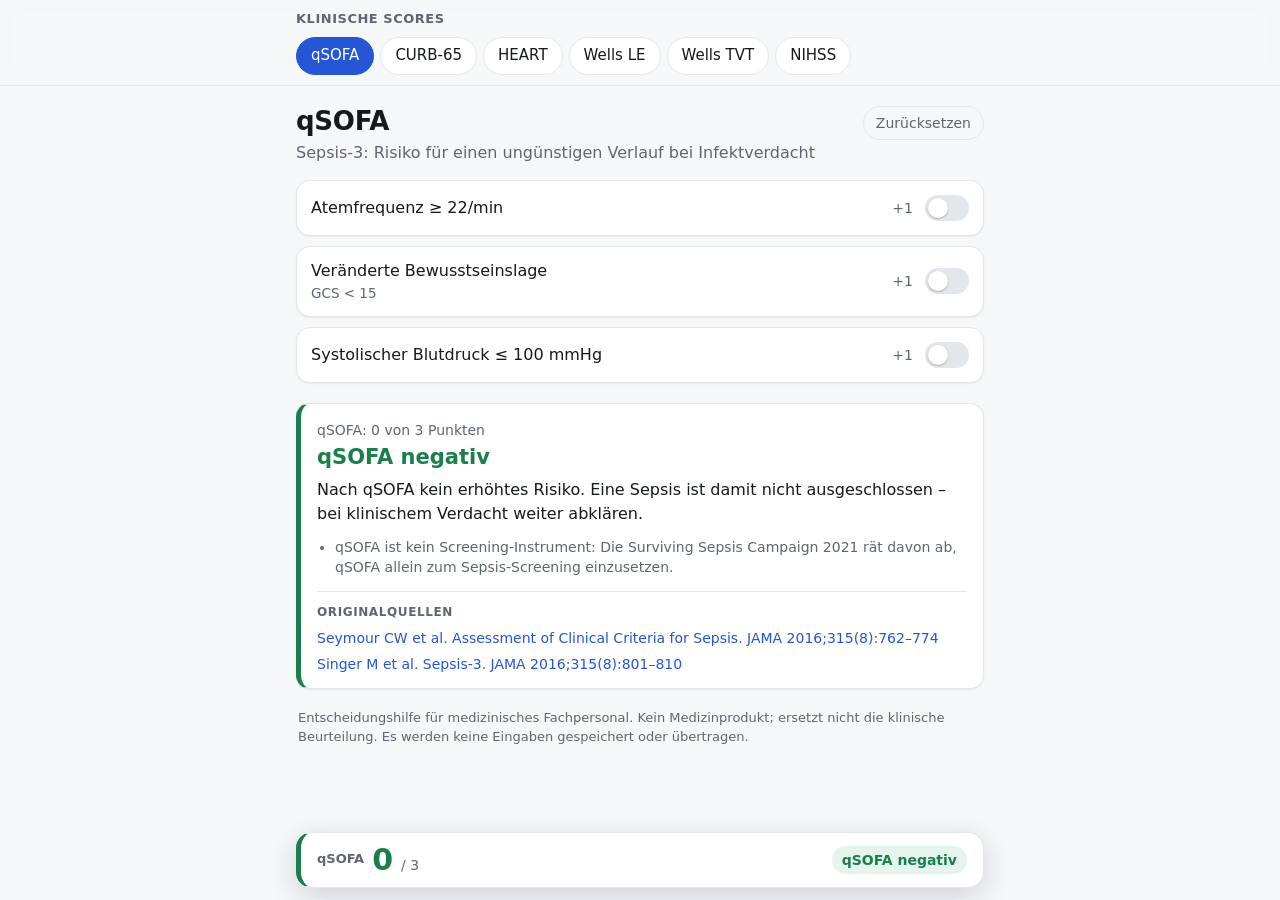
==== index.html @ e400e3cd "Score calculator for qSOFA, CURB-65, HEART, Wells and NIHSS Co-Authored-By: Claude Opus 5.5 <noreply" ====
<!doctype html>
<html lang="de">
<head>
  <meta charset="utf-8">
  <meta name="viewport" content="width=device-width, initial-scale=1, viewport-fit=cover">
  <title>Klinische Scores</title>
  <meta name="description" content="qSOFA, CURB-65, HEART, Wells und NIHSS schnell berechnen – mit Interpretation und Originalquelle.">
  <meta name="theme-color" content="#f6f7f9" media="(prefers-color-scheme: light)">
  <meta name="theme-color" content="#111418" media="(prefers-color-scheme: dark)">
  <link rel="stylesheet" href="css/style.css">
</head>
<body>
  <header class="top">
    <div class="brand">Klinische Scores</div>
    <nav id="nav" class="tabs" aria-label="Score auswählen"></nav>
  </header>

  <main>
    <div class="head">
      <div>
        <h1 id="title"></h1>
        <p id="subtitle" class="subtitle"></p>
      </div>
      <button id="reset" type="button" class="reset">Zurücksetzen</button>
    </div>

    <div id="form" class="form"></div>

    <section id="detail" class="detail" aria-live="polite"></section>

    <p class="disclaimer">
      Entscheidungshilfe für medizinisches Fachpersonal. Kein Medizinprodukt; ersetzt nicht die klinische Beurteilung.
      Es werden keine Eingaben gespeichert oder übertragen.
    </p>
  </main>

  <div id="bar" class="bar" role="status"></div>

  <script src="js/scores.js"></script>
  <script src="js/app.js"></script>
</body>
</html>
---- css/style.css ----
:root {
  --bg: #f6f7f9;
  --surface: #ffffff;
  --text: #15191e;
  --muted: #5d6673;
  --line: #e3e6ea;
  --accent: #2456d6;
  --accent-soft: #e8eefc;
  --low: #1a7f4b;
  --low-soft: #e5f4ec;
  --mid: #a35a00;
  --mid-soft: #fbf0df;
  --high: #c0262d;
  --high-soft: #fbe7e7;
  --pending: #5d6673;
  --pending-soft: #eef0f3;
  --radius: 14px;
  --shadow: 0 1px 2px rgba(16, 24, 40, 0.06);
  color-scheme: light;
}

@media (prefers-color-scheme: dark) {
  :root {
    --bg: #111418;
    --surface: #1a1e24;
    --text: #e8eaed;
    --muted: #9aa3ae;
    --line: #2b313a;
    --accent: #7ea2ff;
    --accent-soft: #1f2a44;
    --low: #4cc488;
    --low-soft: #15291f;
    --mid: #f0a540;
    --mid-soft: #2e2414;
    --high: #ff6b6b;
    --high-soft: #331a1c;
    --pending: #9aa3ae;
    --pending-soft: #22272e;
    --shadow: none;
    color-scheme: dark;
  }
}

* { box-sizing: border-box; }

html { -webkit-text-size-adjust: 100%; }

body {
  margin: 0;
  background: var(--bg);
  color: var(--text);
  font: 16px/1.45 system-ui, -apple-system, "Segoe UI", Roboto, "Helvetica Neue", Arial, sans-serif;
  -webkit-font-smoothing: antialiased;
}

button { font: inherit; color: inherit; }

/* Header + tabs */
.top {
  position: sticky;
  top: 0;
  z-index: 10;
  background: color-mix(in srgb, var(--bg) 88%, transparent);
  backdrop-filter: saturate(1.4) blur(10px);
  -webkit-backdrop-filter: saturate(1.4) blur(10px);
  border-bottom: 1px solid var(--line);
  padding-top: env(safe-area-inset-top);
}
.brand {
  max-width: 720px;
  margin: 0 auto;
  padding: 10px 16px 0;
  font-size: 13px;
  font-weight: 600;
  letter-spacing: 0.04em;
  text-transform: uppercase;
  color: var(--muted);
}
.tabs {
  display: flex;
  gap: 6px;
  max-width: 720px;
  margin: 0 auto;
  padding: 8px 16px 10px;
  overflow-x: auto;
  scrollbar-width: none;
}
.tabs::-webkit-scrollbar { display: none; }
.tab {
  flex: none;
  padding: 7px 14px;
  border-radius: 999px;
  border: 1px solid var(--line);
  background: var(--surface);
  color: var(--text);
  text-decoration: none;
  font-size: 15px;
  font-weight: 500;
  white-space: nowrap;
}
.tab[aria-current="page"] {
  background: var(--accent);
  border-color: var(--accent);
  color: #fff;
}
@media (prefers-color-scheme: dark) {
  .tab[aria-current="page"] { color: #0b1020; }
}

/* Layout */
main {
  max-width: 720px;
  margin: 0 auto;
  padding: 20px 16px calc(110px + env(safe-area-inset-bottom));
}
.head {
  display: flex;
  align-items: flex-start;
  justify-content: space-between;
  gap: 12px;
  margin-bottom: 16px;
}
.head > div { min-width: 0; }
h1 { hyphens: auto; overflow-wrap: break-word; margin: 0; font-size: 26px; line-height: 1.2; letter-spacing: -0.01em; }
.subtitle { margin: 4px 0 0; color: var(--muted); }
.reset {
  flex: none;
  background: none;
  border: 1px solid var(--line);
  border-radius: 999px;
  padding: 6px 12px;
  font-size: 14px;
  color: var(--muted);
  cursor: pointer;
}
.reset:hover { color: var(--text); }

.form { display: flex; flex-direction: column; gap: 10px; }

.hint { display: block; font-size: 13.5px; color: var(--muted); margin-top: 2px; }

/* Yes/no rows */
.row {
  display: flex;
  align-items: center;
  gap: 12px;
  width: 100%;
  min-height: 56px;
  padding: 12px 14px;
  text-align: left;
  background: var(--surface);
  border: 1px solid var(--line);
  border-radius: var(--radius);
  box-shadow: var(--shadow);
  cursor: pointer;
  -webkit-tap-highlight-color: transparent;
  transition: border-color 0.12s, background-color 0.12s;
}
.row-text { flex: 1; min-width: 0; }
.row-label { font-weight: 500; }
.row .pts {
  flex: none;
  font-variant-numeric: tabular-nums;
  font-size: 14px;
  color: var(--muted);
}
.switch {
  flex: none;
  position: relative;
  width: 44px;
  height: 26px;
  border-radius: 999px;
  background: var(--line);
  transition: background-color 0.15s;
}
.switch::after {
  content: "";
  position: absolute;
  top: 3px;
  left: 3px;
  width: 20px;
  height: 20px;
  border-radius: 50%;
  background: #fff;
  box-shadow: 0 1px 2px rgba(0, 0, 0, 0.25);
  transition: transform 0.15s;
}
.row[aria-pressed="true"] { border-color: var(--accent); background: var(--accent-soft); }
.row[aria-pressed="true"] .switch { background: var(--accent); }
.row[aria-pressed="true"] .switch::after { transform: translateX(18px); }
.row[aria-pressed="true"] .pts { color: var(--accent); font-weight: 600; }

/* Multiple-choice items */
.choice {
  margin: 0;
  padding: 12px 14px 14px;
  background: var(--surface);
  border: 1px solid var(--line);
  border-radius: var(--radius);
  box-shadow: var(--shadow);
  min-width: 0;
}
.choice.missing { border-color: var(--mid); }
.choice { scroll-margin-top: 110px; }
.choice-label { float: left; width: 100%; padding: 0; font-weight: 600; }
.choice-label + * { clear: both; }
.choice > .hint { margin: 0 0 2px; }
.options {
  display: grid;
  grid-template-columns: repeat(auto-fit, minmax(170px, 1fr));
  gap: 8px;
  margin-top: 10px;
}
.option {
  display: flex;
  align-items: flex-start;
  gap: 10px;
  min-height: 48px;
  padding: 10px 12px;
  text-align: left;
  background: var(--bg);
  border: 1px solid var(--line);
  border-radius: 10px;
  cursor: pointer;
  -webkit-tap-highlight-color: transparent;
  transition: border-color 0.12s, background-color 0.12s;
}
.opt-pts {
  flex: none;
  min-width: 26px;
  height: 26px;
  padding: 0 6px;
  border-radius: 8px;
  display: grid;
  place-items: center;
  font-size: 14px;
  font-weight: 600;
  font-variant-numeric: tabular-nums;
  background: var(--surface);
  border: 1px solid var(--line);
}
.opt-text { min-width: 0; padding-top: 2px; }
.row-label, .opt-label, .hint { hyphens: auto; overflow-wrap: break-word; }
.opt-label { font-size: 15px; }
.option[aria-checked="true"] { border-color: var(--accent); background: var(--accent-soft); }
.option[aria-checked="true"] .opt-pts { background: var(--accent); border-color: var(--accent); color: #fff; }
@media (prefers-color-scheme: dark) {
  .option[aria-checked="true"] .opt-pts { color: #0b1020; }
}

@media (hover: hover) {
  .row:hover, .option:hover { border-color: color-mix(in srgb, var(--accent) 50%, var(--line)); }
}
.row:focus-visible, .option:focus-visible, .tab:focus-visible, .reset:focus-visible, .bar-jump:focus-visible {
  outline: 2px solid var(--accent);
  outline-offset: 2px;
}

/* Interpretation card */
.detail {
  --c: var(--pending);
  --c-soft: var(--pending-soft);
  margin-top: 20px;
  padding: 16px 16px 14px;
  background: var(--surface);
  border: 1px solid var(--line);
  border-left: 5px solid var(--c);
  border-radius: var(--radius);
  box-shadow: var(--shadow);
}
.detail-kicker { margin: 0; font-size: 14px; color: var(--muted); font-variant-numeric: tabular-nums; }
.detail-label { margin: 2px 0 6px; font-size: 21px; color: var(--c); }
.detail-text { margin: 0; }
.detail-warn {
  margin: 10px 0 0;
  padding: 8px 10px;
  border-radius: 8px;
  background: var(--mid-soft);
  font-size: 14px;
}
.notes { margin: 12px 0 0; padding-left: 18px; color: var(--muted); font-size: 14px; }
.notes li + li { margin-top: 4px; }
.sources { margin-top: 14px; padding-top: 12px; border-top: 1px solid var(--line); }
.sources h3 {
  margin: 0 0 6px;
  font-size: 12px;
  font-weight: 600;
  letter-spacing: 0.05em;
  text-transform: uppercase;
  color: var(--muted);
}
.sources a {
  display: block;
  color: var(--accent);
  font-size: 14px;
  text-decoration: none;
  overflow-wrap: anywhere;
}
.sources a + a { margin-top: 6px; }
.sources a:hover { text-decoration: underline; }

.disclaimer { margin: 20px 2px 0; font-size: 13px; color: var(--muted); }

/* Sticky result bar */
.bar {
  --c: var(--pending);
  --c-soft: var(--pending-soft);
  position: fixed;
  left: 50%;
  bottom: calc(12px + env(safe-area-inset-bottom));
  transform: translateX(-50%);
  width: min(688px, calc(100% - 24px));
  display: flex;
  align-items: baseline;
  gap: 8px;
  padding: 12px 16px;
  border-radius: 16px;
  background: var(--surface);
  border: 1px solid var(--line);
  border-left: 5px solid var(--c);
  box-shadow: 0 8px 28px rgba(16, 24, 40, 0.16);
  z-index: 20;
}
.bar-name { font-size: 13px; font-weight: 600; color: var(--muted); align-self: center; }
.bar-total {
  font-size: 30px;
  font-weight: 700;
  line-height: 1;
  font-variant-numeric: tabular-nums;
  color: var(--c);
}
.bar-max { white-space: nowrap; font-size: 14px; color: var(--muted); font-variant-numeric: tabular-nums; }
.bar-label {
  margin-left: auto;
  align-self: center;
  padding: 4px 10px;
  border-radius: 999px;
  background: var(--c-soft);
  color: var(--c);
  font-size: 14px;
  font-weight: 600;
  white-space: nowrap;
}
.bar-jump {
  align-self: center;
  border: none;
  border-radius: 999px;
  padding: 6px 12px;
  background: var(--accent);
  color: #fff;
  font-size: 14px;
  font-weight: 600;
  cursor: pointer;
}
@media (prefers-color-scheme: dark) {
  .bar-jump { color: #0b1020; }
}

:is(.bar, .detail)[data-level="low"] { --c: var(--low); --c-soft: var(--low-soft); }
:is(.bar, .detail)[data-level="mid"] { --c: var(--mid); --c-soft: var(--mid-soft); }
:is(.bar, .detail)[data-level="high"] { --c: var(--high); --c-soft: var(--high-soft); }

@media (max-width: 520px) {
  .options { grid-template-columns: 1fr; gap: 6px; }
  .option { min-height: 44px; align-items: center; }
  .opt-text { padding-top: 0; }
}

@media (max-width: 380px) {
  .bar-name { display: none; }
  h1 { font-size: 23px; }
}

@media (prefers-reduced-motion: reduce) {
  * { transition: none !important; scroll-behavior: auto !important; }
}

@media print {
  .top, .bar, .reset { display: none; }
  main { padding-bottom: 0; }
}
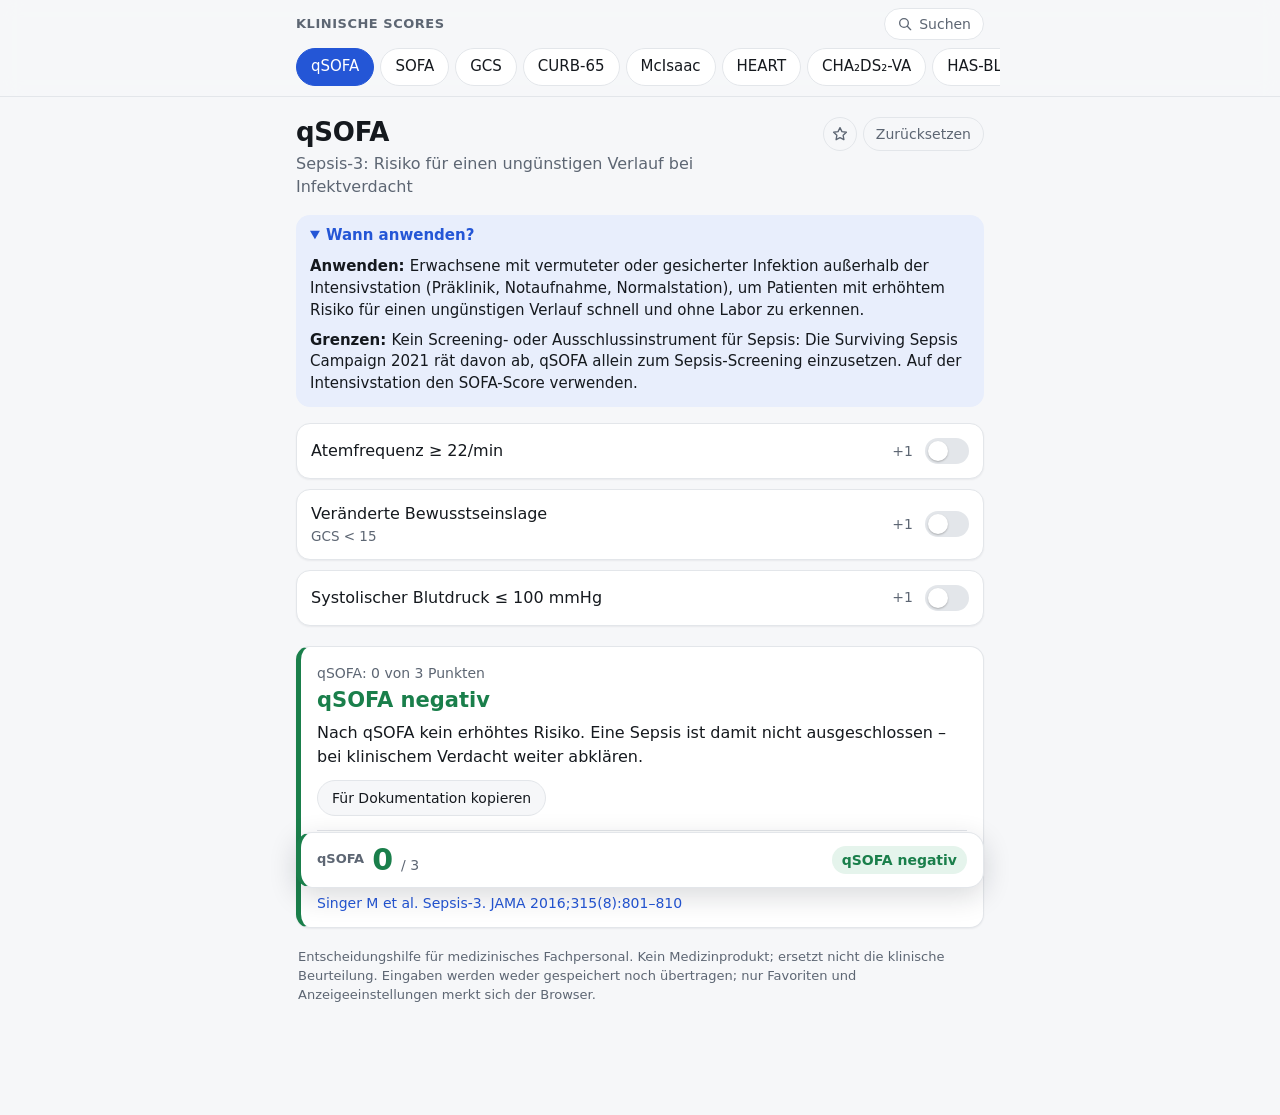
==== commit 6312fcb5: "Add 11 scores, usage hints, copy, search, offline mode and CI - New scores: SOFA, GCS, Centor/McIsaa" ====
--- a/index.html
+++ b/index.html
@@ -4,14 +4,24 @@
   <meta charset="utf-8">
   <meta name="viewport" content="width=device-width, initial-scale=1, viewport-fit=cover">
   <title>Klinische Scores</title>
-  <meta name="description" content="qSOFA, CURB-65, HEART, Wells und NIHSS schnell berechnen – mit Interpretation und Originalquelle.">
+  <meta name="description" content="Klinische Scores schnell berechnen – qSOFA, SOFA, GCS, CURB-65, HEART, CHA₂DS₂-VA, HAS-BLED, Wells, PERC, NIHSS, MELD, eGFR und mehr, mit Anwendungshinweisen und Originalquelle.">
   <meta name="theme-color" content="#f6f7f9" media="(prefers-color-scheme: light)">
   <meta name="theme-color" content="#111418" media="(prefers-color-scheme: dark)">
+  <link rel="manifest" href="manifest.json">
+  <link rel="icon" href="icons/icon.svg" type="image/svg+xml">
+  <link rel="apple-touch-icon" href="icons/apple-touch-icon.png">
+  <meta name="apple-mobile-web-app-title" content="Scores">
   <link rel="stylesheet" href="css/style.css">
 </head>
 <body>
   <header class="top">
-    <div class="brand">Klinische Scores</div>
+    <div class="brand-row">
+      <div class="brand">Klinische Scores</div>
+      <button id="search-open" type="button" class="search-open" aria-keyshortcuts="/" title="Suchen ( / )">
+        <svg viewBox="0 0 24 24" width="16" height="16" aria-hidden="true"><circle cx="10.5" cy="10.5" r="6.5" fill="none" stroke="currentColor" stroke-width="2"/><path d="m15.5 15.5 5 5" stroke="currentColor" stroke-width="2" stroke-linecap="round"/></svg>
+        Suchen
+      </button>
+    </div>
     <nav id="nav" class="tabs" aria-label="Score auswählen"></nav>
   </header>
 
@@ -21,8 +31,15 @@
         <h1 id="title"></h1>
         <p id="subtitle" class="subtitle"></p>
       </div>
-      <button id="reset" type="button" class="reset">Zurücksetzen</button>
+      <div class="head-actions">
+        <button id="fav" type="button" class="fav-btn" aria-pressed="false">
+          <svg viewBox="0 0 24 24" width="18" height="18" aria-hidden="true"><path d="M12 3.5l2.6 5.3 5.9.9-4.3 4.1 1 5.8-5.2-2.7-5.2 2.7 1-5.8-4.3-4.1 5.9-.9z" stroke="currentColor" stroke-width="1.8" stroke-linejoin="round"/></svg>
+        </button>
+        <button id="reset" type="button" class="reset">Zurücksetzen</button>
+      </div>
     </div>
+
+    <details id="usage" class="usage"></details>
 
     <div id="form" class="form"></div>
 
@@ -30,12 +47,22 @@
 
     <p class="disclaimer">
       Entscheidungshilfe für medizinisches Fachpersonal. Kein Medizinprodukt; ersetzt nicht die klinische Beurteilung.
-      Es werden keine Eingaben gespeichert oder übertragen.
+      Eingaben werden weder gespeichert noch übertragen; nur Favoriten und Anzeigeeinstellungen merkt sich der Browser.
     </p>
   </main>
 
   <div id="bar" class="bar" role="status"></div>
 
+  <dialog id="search" class="search" aria-label="Score suchen">
+    <div class="search-inner">
+      <div class="search-head">
+        <input id="search-input" type="search" placeholder="Score, Organ oder Diagnose …" aria-label="Scores durchsuchen" autocomplete="off" enterkeyhint="go">
+        <form method="dialog"><button class="search-close">Schließen</button></form>
+      </div>
+      <div id="search-list" class="search-list"></div>
+    </div>
+  </dialog>
+
   <script src="js/scores.js"></script>
   <script src="js/app.js"></script>
 </body>
--- a/css/style.css
+++ b/css/style.css
@@ -66,10 +66,16 @@
   border-bottom: 1px solid var(--line);
   padding-top: env(safe-area-inset-top);
 }
-.brand {
+.brand-row {
+  display: flex;
+  align-items: center;
+  justify-content: space-between;
+  gap: 12px;
   max-width: 720px;
   margin: 0 auto;
-  padding: 10px 16px 0;
+  padding: 8px 16px 0;
+}
+.brand {
   font-size: 13px;
   font-weight: 600;
   letter-spacing: 0.04em;
@@ -98,14 +104,29 @@
   font-weight: 500;
   white-space: nowrap;
 }
+.tab.fav::before { content: "★ "; color: var(--mid); }
 .tab[aria-current="page"] {
   background: var(--accent);
   border-color: var(--accent);
   color: #fff;
 }
+.tab[aria-current="page"].fav::before { color: inherit; }
 @media (prefers-color-scheme: dark) {
   .tab[aria-current="page"] { color: #0b1020; }
 }
+.search-open {
+  display: inline-flex;
+  align-items: center;
+  gap: 6px;
+  padding: 5px 12px;
+  border: 1px solid var(--line);
+  border-radius: 999px;
+  background: var(--surface);
+  color: var(--muted);
+  font-size: 14px;
+  cursor: pointer;
+}
+.search-open:hover { color: var(--text); }
 
 /* Layout */
 main {
@@ -134,6 +155,41 @@
   cursor: pointer;
 }
 .reset:hover { color: var(--text); }
+.head-actions { flex: none; display: flex; align-items: center; gap: 6px; }
+.fav-btn {
+  display: grid;
+  place-items: center;
+  width: 34px;
+  height: 34px;
+  padding: 0;
+  border: 1px solid var(--line);
+  border-radius: 50%;
+  background: none;
+  color: var(--muted);
+  cursor: pointer;
+}
+.fav-btn svg { fill: none; }
+.fav-btn:hover { color: var(--text); }
+.fav-btn[aria-pressed="true"] { color: var(--mid); border-color: var(--mid); }
+.fav-btn[aria-pressed="true"] svg { fill: currentColor; }
+
+/* When to use */
+.usage {
+  margin: 0 0 16px;
+  background: var(--accent-soft);
+  border-radius: var(--radius);
+  font-size: 15px;
+}
+.usage summary {
+  padding: 10px 14px;
+  font-weight: 600;
+  color: var(--accent);
+  cursor: pointer;
+  list-style-position: inside;
+}
+.usage-body { padding: 0 14px 12px; }
+.usage-body p { margin: 0; hyphens: auto; overflow-wrap: break-word; }
+.usage-body p + p { margin-top: 8px; }
 
 .form { display: flex; flex-direction: column; gap: 10px; }
 
@@ -248,10 +304,43 @@
   .option[aria-checked="true"] .opt-pts { color: #0b1020; }
 }
 
+/* Number inputs */
+.num-row { display: flex; flex-wrap: wrap; align-items: center; gap: 8px; margin-top: 10px; }
+.num-input {
+  width: 9em;
+  min-height: 44px;
+  padding: 8px 12px;
+  font: inherit;
+  font-size: 18px;
+  font-variant-numeric: tabular-nums;
+  color: var(--text);
+  background: var(--bg);
+  border: 1px solid var(--line);
+  border-radius: 10px;
+}
+.num-input:focus { outline: 2px solid var(--accent); outline-offset: 1px; border-color: var(--accent); }
+.choice.invalid .num-input { border-color: var(--high); }
+.unit-label { color: var(--muted); }
+.units { display: inline-flex; border: 1px solid var(--line); border-radius: 10px; overflow: hidden; }
+.unit {
+  min-height: 42px;
+  padding: 0 12px;
+  border: none;
+  background: var(--bg);
+  color: var(--muted);
+  font-size: 14px;
+  cursor: pointer;
+}
+.unit + .unit { border-left: 1px solid var(--line); }
+.unit[aria-checked="true"] { background: var(--accent-soft); color: var(--accent); font-weight: 600; }
+.num-error { margin: 6px 0 0; font-size: 13.5px; color: var(--high); }
+.num-error:empty { display: none; }
+
 @media (hover: hover) {
   .row:hover, .option:hover { border-color: color-mix(in srgb, var(--accent) 50%, var(--line)); }
 }
-.row:focus-visible, .option:focus-visible, .tab:focus-visible, .reset:focus-visible, .bar-jump:focus-visible {
+.row:focus-visible, .option:focus-visible, .tab:focus-visible, .reset:focus-visible, .bar-jump:focus-visible,
+.unit:focus-visible, .fav-btn:focus-visible, .search-open:focus-visible, .copy:focus-visible, .star:focus-visible, .search-link:focus-visible {
   outline: 2px solid var(--accent);
   outline-offset: 2px;
 }
@@ -278,6 +367,17 @@
   background: var(--mid-soft);
   font-size: 14px;
 }
+.copy {
+  margin-top: 12px;
+  padding: 7px 14px;
+  border: 1px solid var(--line);
+  border-radius: 999px;
+  background: var(--bg);
+  font-size: 14px;
+  font-weight: 500;
+  cursor: pointer;
+}
+.copy:hover { border-color: var(--accent); color: var(--accent); }
 .notes { margin: 12px 0 0; padding-left: 18px; color: var(--muted); font-size: 14px; }
 .notes li + li { margin-top: 4px; }
 .sources { margin-top: 14px; padding-top: 12px; border-top: 1px solid var(--line); }
@@ -360,6 +460,78 @@
 :is(.bar, .detail)[data-level="mid"] { --c: var(--mid); --c-soft: var(--mid-soft); }
 :is(.bar, .detail)[data-level="high"] { --c: var(--high); --c-soft: var(--high-soft); }
 
+/* Search dialog */
+.search {
+  width: min(640px, calc(100% - 24px));
+  max-height: min(80vh, 720px);
+  margin: max(env(safe-area-inset-top), 6vh) auto auto;
+  padding: 0;
+  border: 1px solid var(--line);
+  border-radius: 16px;
+  background: var(--surface);
+  color: var(--text);
+  box-shadow: 0 16px 48px rgba(16, 24, 40, 0.25);
+}
+.search::backdrop { background: rgba(10, 14, 20, 0.45); }
+.search-inner { display: flex; flex-direction: column; max-height: inherit; }
+.search-head { display: flex; gap: 8px; padding: 12px; border-bottom: 1px solid var(--line); }
+.search-head form { display: contents; }
+#search-input {
+  flex: 1;
+  min-width: 0;
+  min-height: 42px;
+  padding: 8px 12px;
+  font: inherit;
+  color: var(--text);
+  background: var(--bg);
+  border: 1px solid var(--line);
+  border-radius: 10px;
+}
+#search-input:focus { outline: 2px solid var(--accent); outline-offset: 1px; }
+.search-close {
+  border: none;
+  background: none;
+  color: var(--accent);
+  font-size: 15px;
+  cursor: pointer;
+}
+.search-list { overflow-y: auto; padding: 4px 12px 12px; }
+.search-group h2 {
+  margin: 12px 4px 6px;
+  font-size: 12px;
+  font-weight: 600;
+  letter-spacing: 0.05em;
+  text-transform: uppercase;
+  color: var(--muted);
+}
+.search-item { display: flex; align-items: center; gap: 4px; border-radius: 10px; }
+.search-item:hover { background: var(--bg); }
+.search-link {
+  flex: 1;
+  min-width: 0;
+  padding: 8px 10px;
+  border-radius: 10px;
+  color: var(--text);
+  text-decoration: none;
+}
+.search-link[aria-current="page"] .search-name { color: var(--accent); }
+.search-name { font-weight: 600; }
+.star {
+  flex: none;
+  width: 40px;
+  height: 40px;
+  border: none;
+  border-radius: 50%;
+  background: none;
+  color: var(--muted);
+  font-size: 20px;
+  cursor: pointer;
+}
+.star::before { content: "☆"; }
+.star[aria-pressed="true"] { color: var(--mid); }
+.star[aria-pressed="true"]::before { content: "★"; }
+.search-empty { margin: 16px 4px; color: var(--muted); }
+
 @media (max-width: 520px) {
   .options { grid-template-columns: 1fr; gap: 6px; }
   .option { min-height: 44px; align-items: center; }
@@ -376,6 +548,6 @@
 }
 
 @media print {
-  .top, .bar, .reset { display: none; }
+  .top, .bar, .head-actions, .copy, .search { display: none; }
   main { padding-bottom: 0; }
 }
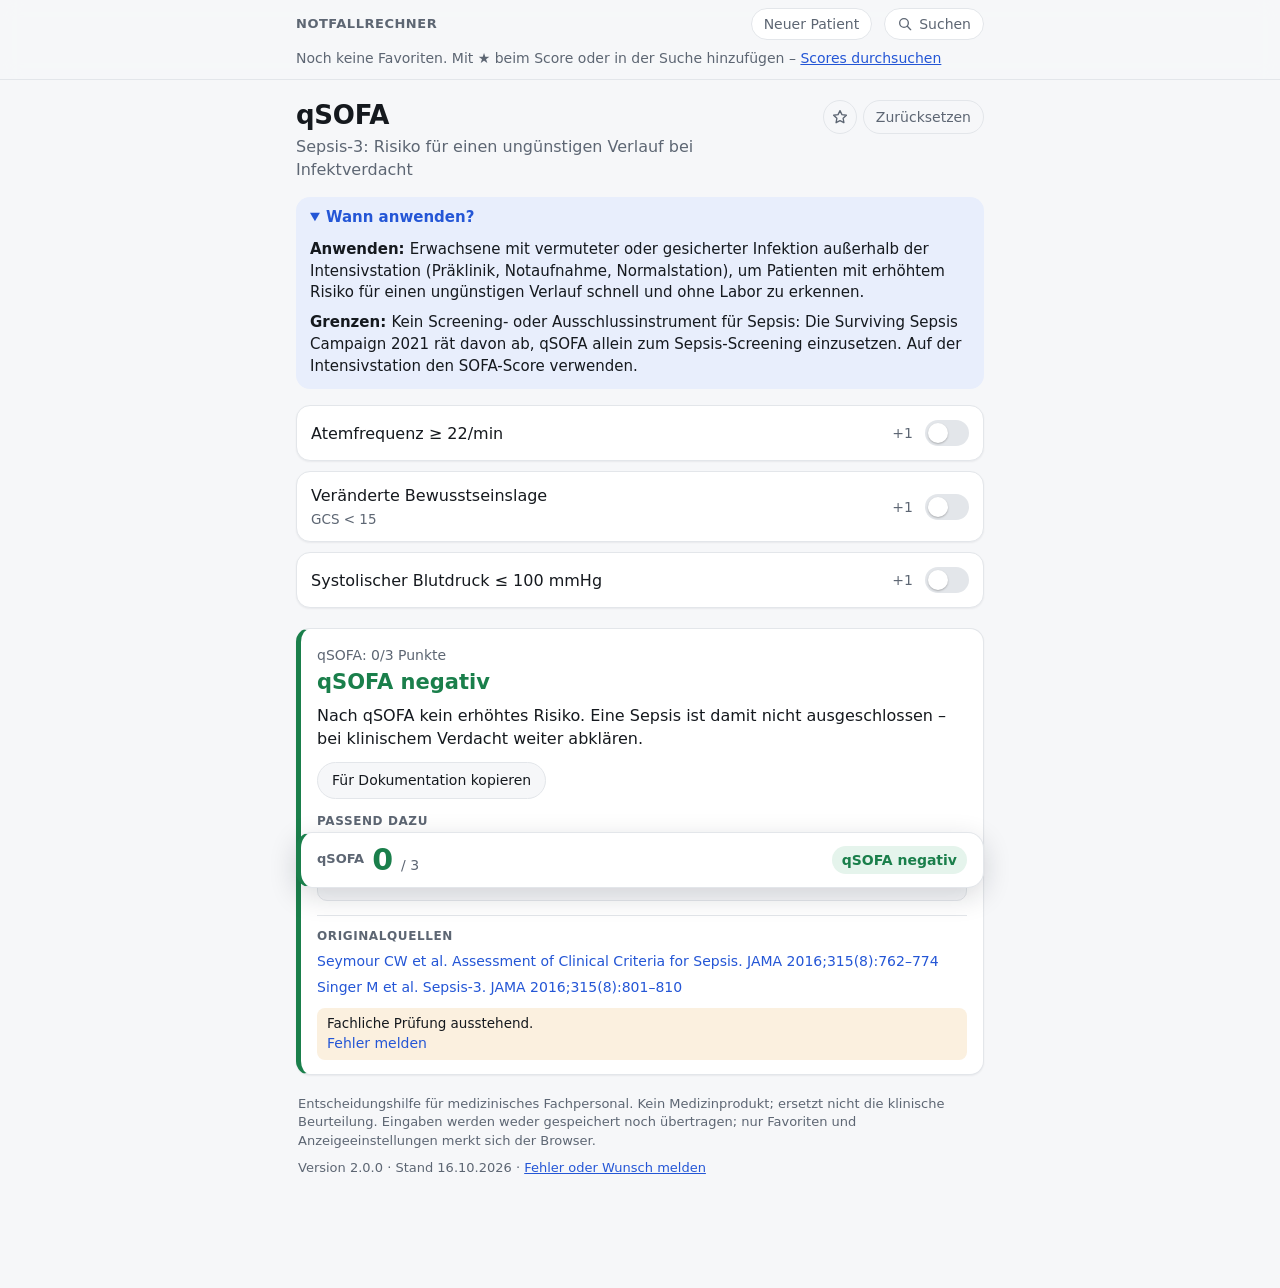
==== commit 88cccd25: "NotfallRechner 2.0: new calculators, shared values, links and updates Rename the app to NotfallRechn" ====
--- a/index.html
+++ b/index.html
@@ -3,20 +3,21 @@
 <head>
   <meta charset="utf-8">
   <meta name="viewport" content="width=device-width, initial-scale=1, viewport-fit=cover">
-  <title>Klinische Scores</title>
-  <meta name="description" content="Klinische Scores schnell berechnen – qSOFA, SOFA, GCS, CURB-65, HEART, CHA₂DS₂-VA, HAS-BLED, Wells, PERC, NIHSS, MELD, eGFR und mehr, mit Anwendungshinweisen und Originalquelle.">
+  <title>NotfallRechner</title>
+  <meta name="description" content="NotfallRechner: klinische Scores und Rechner für Notaufnahme und Station – NEWS2, qSOFA, SOFA, GCS, HEART, Wells, NIHSS, Canadian CT Head, eGFR, Urin-Indizes, Perfusor und mehr, mit Anwendungshinweisen und Originalquelle.">
   <meta name="theme-color" content="#f6f7f9" media="(prefers-color-scheme: light)">
   <meta name="theme-color" content="#111418" media="(prefers-color-scheme: dark)">
   <link rel="manifest" href="manifest.json">
   <link rel="icon" href="icons/icon.svg" type="image/svg+xml">
   <link rel="apple-touch-icon" href="icons/apple-touch-icon.png">
-  <meta name="apple-mobile-web-app-title" content="Scores">
+  <meta name="apple-mobile-web-app-title" content="NotfallRechner">
   <link rel="stylesheet" href="css/style.css">
 </head>
 <body>
   <header class="top">
     <div class="brand-row">
-      <div class="brand">Klinische Scores</div>
+      <div class="brand">NotfallRechner</div>
+      <button id="new-patient" type="button" class="new-patient" title="Alle Eingaben in allen Rechnern löschen">Neuer Patient</button>
       <button id="search-open" type="button" class="search-open" aria-keyshortcuts="/" title="Suchen ( / )">
         <svg viewBox="0 0 24 24" width="16" height="16" aria-hidden="true"><circle cx="10.5" cy="10.5" r="6.5" fill="none" stroke="currentColor" stroke-width="2"/><path d="m15.5 15.5 5 5" stroke="currentColor" stroke-width="2" stroke-linecap="round"/></svg>
         Suchen
@@ -49,9 +50,11 @@
       Entscheidungshilfe für medizinisches Fachpersonal. Kein Medizinprodukt; ersetzt nicht die klinische Beurteilung.
       Eingaben werden weder gespeichert noch übertragen; nur Favoriten und Anzeigeeinstellungen merkt sich der Browser.
     </p>
+    <p class="footer"><span id="version"></span> · <a id="feedback" target="_blank" rel="noopener">Fehler oder Wunsch melden</a></p>
   </main>
 
   <div id="bar" class="bar" role="status"></div>
+  <div id="toast" class="toast" role="status" hidden></div>
 
   <dialog id="search" class="search" aria-label="Score suchen">
     <div class="search-inner">
@@ -63,6 +66,7 @@
     </div>
   </dialog>
 
+  <script src="js/version.js"></script>
   <script src="js/scores.js"></script>
   <script src="js/app.js"></script>
 </body>
--- a/css/style.css
+++ b/css/style.css
@@ -14,6 +14,8 @@
   --high-soft: #fbe7e7;
   --pending: #5d6673;
   --pending-soft: #eef0f3;
+  --info: var(--accent);
+  --info-soft: var(--accent-soft);
   --radius: 14px;
   --shadow: 0 1px 2px rgba(16, 24, 40, 0.06);
   color-scheme: light;
@@ -76,6 +78,11 @@
   padding: 8px 16px 0;
 }
 .brand {
+  flex: 1;
+  min-width: 0;
+  overflow: hidden;
+  text-overflow: ellipsis;
+  white-space: nowrap;
   font-size: 13px;
   font-weight: 600;
   letter-spacing: 0.04em;
@@ -88,10 +95,18 @@
   max-width: 720px;
   margin: 0 auto;
   padding: 8px 16px 10px;
-  overflow-x: auto;
-  scrollbar-width: none;
-}
-.tabs::-webkit-scrollbar { display: none; }
+  flex-wrap: wrap;
+}
+.tabs-empty { margin: 0; font-size: 14px; color: var(--muted); }
+.tabs-empty-link {
+  padding: 0;
+  border: none;
+  background: none;
+  color: var(--accent);
+  font-size: inherit;
+  text-decoration: underline;
+  cursor: pointer;
+}
 .tab {
   flex: none;
   padding: 7px 14px;
@@ -104,13 +119,11 @@
   font-weight: 500;
   white-space: nowrap;
 }
-.tab.fav::before { content: "★ "; color: var(--mid); }
 .tab[aria-current="page"] {
   background: var(--accent);
   border-color: var(--accent);
   color: #fff;
 }
-.tab[aria-current="page"].fav::before { color: inherit; }
 @media (prefers-color-scheme: dark) {
   .tab[aria-current="page"] { color: #0b1020; }
 }
@@ -126,7 +139,17 @@
   font-size: 14px;
   cursor: pointer;
 }
-.search-open:hover { color: var(--text); }
+.search-open:hover, .new-patient:hover { color: var(--text); }
+.new-patient {
+  flex: none;
+  padding: 5px 12px;
+  border: 1px solid var(--line);
+  border-radius: 999px;
+  background: var(--surface);
+  color: var(--muted);
+  font-size: 14px;
+  cursor: pointer;
+}
 
 /* Layout */
 main {
@@ -192,6 +215,15 @@
 .usage-body p + p { margin-top: 8px; }
 
 .form { display: flex; flex-direction: column; gap: 10px; }
+.form-heading {
+  margin: 10px 2px 0;
+  font-size: 12px;
+  font-weight: 600;
+  letter-spacing: 0.05em;
+  text-transform: uppercase;
+  color: var(--muted);
+}
+.form-heading:first-child { margin-top: 0; }
 
 .hint { display: block; font-size: 13.5px; color: var(--muted); margin-top: 2px; }
 
@@ -257,7 +289,7 @@
   min-width: 0;
 }
 .choice.missing { border-color: var(--mid); }
-.choice { scroll-margin-top: 110px; }
+.choice { scroll-margin-top: calc(var(--header-h, 100px) + 12px); }
 .choice-label { float: left; width: 100%; padding: 0; font-weight: 600; }
 .choice-label + * { clear: both; }
 .choice > .hint { margin: 0 0 2px; }
@@ -335,6 +367,9 @@
 .unit[aria-checked="true"] { background: var(--accent-soft); color: var(--accent); font-weight: 600; }
 .num-error { margin: 6px 0 0; font-size: 13.5px; color: var(--high); }
 .num-error:empty { display: none; }
+.num-shared { display: none; margin: 6px 0 0; font-size: 13.5px; color: var(--accent); }
+.choice.prefilled .num-shared { display: block; }
+.choice.prefilled .num-input { border-style: dashed; border-color: var(--accent); }
 
 @media (hover: hover) {
   .row:hover, .option:hover { border-color: color-mix(in srgb, var(--accent) 50%, var(--line)); }
@@ -367,6 +402,19 @@
   background: var(--mid-soft);
   font-size: 14px;
 }
+.indices { list-style: none; margin: 14px 0 0; padding: 0; display: flex; flex-direction: column; gap: 6px; }
+.index-row {
+  --c: var(--pending);
+  --c-soft: var(--pending-soft);
+  padding: 8px 12px;
+  border-radius: 10px;
+  background: var(--c-soft);
+  border-left: 4px solid var(--c);
+}
+.index-head { display: flex; align-items: baseline; justify-content: space-between; gap: 12px; }
+.index-name { font-weight: 600; }
+.index-value { font-weight: 700; font-variant-numeric: tabular-nums; color: var(--c); white-space: nowrap; }
+.index-note { display: block; font-size: 14px; color: var(--muted); hyphens: auto; overflow-wrap: break-word; }
 .copy {
   margin-top: 12px;
   padding: 7px 14px;
@@ -378,17 +426,37 @@
   cursor: pointer;
 }
 .copy:hover { border-color: var(--accent); color: var(--accent); }
+.related { margin-top: 14px; display: flex; flex-direction: column; gap: 6px; }
+.related h3, .sources h3 {
+  margin: 0 0 2px;
+  font-size: 12px;
+  font-weight: 600;
+  letter-spacing: 0.05em;
+  text-transform: uppercase;
+  color: var(--muted);
+}
+.related-link {
+  display: block;
+  padding: 8px 12px;
+  border: 1px solid var(--line);
+  border-radius: 10px;
+  background: var(--bg);
+  color: var(--text);
+  text-decoration: none;
+}
+.related-link:hover { border-color: var(--accent); }
+.related-name { font-weight: 600; color: var(--accent); }
+.related-name::after { content: " →"; }
+.review { margin: 10px 0 0; padding: 6px 10px; border-radius: 8px; font-size: 13.5px; }
+.review[data-state="open"] { background: var(--mid-soft); }
+.review[data-state="done"] { background: var(--low-soft); }
+.review a { color: var(--accent); }
+.footer { margin: 8px 2px 0; font-size: 13px; color: var(--muted); }
+.footer a { color: var(--accent); }
 .notes { margin: 12px 0 0; padding-left: 18px; color: var(--muted); font-size: 14px; }
 .notes li + li { margin-top: 4px; }
 .sources { margin-top: 14px; padding-top: 12px; border-top: 1px solid var(--line); }
-.sources h3 {
-  margin: 0 0 6px;
-  font-size: 12px;
-  font-weight: 600;
-  letter-spacing: 0.05em;
-  text-transform: uppercase;
-  color: var(--muted);
-}
+.sources h3 { margin-bottom: 6px; }
 .sources a {
   display: block;
   color: var(--accent);
@@ -440,6 +508,9 @@
   font-size: 14px;
   font-weight: 600;
   white-space: nowrap;
+  min-width: 0;
+  overflow: hidden;
+  text-overflow: ellipsis;
 }
 .bar-jump {
   align-self: center;
@@ -456,9 +527,45 @@
   .bar-jump { color: #0b1020; }
 }
 
-:is(.bar, .detail)[data-level="low"] { --c: var(--low); --c-soft: var(--low-soft); }
-:is(.bar, .detail)[data-level="mid"] { --c: var(--mid); --c-soft: var(--mid-soft); }
-:is(.bar, .detail)[data-level="high"] { --c: var(--high); --c-soft: var(--high-soft); }
+:is(.bar, .detail, .index-row)[data-level="low"] { --c: var(--low); --c-soft: var(--low-soft); }
+:is(.bar, .detail, .index-row)[data-level="mid"] { --c: var(--mid); --c-soft: var(--mid-soft); }
+:is(.bar, .detail, .index-row)[data-level="high"] { --c: var(--high); --c-soft: var(--high-soft); }
+:is(.bar, .detail, .index-row)[data-level="info"] { --c: var(--info); --c-soft: var(--info-soft); }
+
+/* Toast above the result bar */
+.toast {
+  position: fixed;
+  left: 50%;
+  bottom: calc(84px + env(safe-area-inset-bottom));
+  transform: translateX(-50%);
+  width: max-content;
+  max-width: calc(100% - 24px);
+  display: flex;
+  align-items: center;
+  gap: 12px;
+  padding: 10px 14px;
+  border-radius: 12px;
+  background: var(--text);
+  color: var(--bg);
+  font-size: 14px;
+  box-shadow: 0 8px 28px rgba(16, 24, 40, 0.25);
+  z-index: 30;
+}
+.toast[hidden] { display: none; }
+@media (prefers-color-scheme: dark) {
+  .toast-action { color: #0b1020; }
+}
+.toast-action {
+  flex: none;
+  border: none;
+  border-radius: 999px;
+  padding: 5px 12px;
+  background: var(--accent);
+  color: #fff;
+  font-size: 14px;
+  font-weight: 600;
+  cursor: pointer;
+}
 
 /* Search dialog */
 .search {
@@ -538,6 +645,11 @@
   .opt-text { padding-top: 0; }
 }
 
+@media (max-width: 520px) {
+  .tabs { gap: 5px; }
+  .tab { padding: 5px 11px; font-size: 14px; }
+}
+
 @media (max-width: 380px) {
   .bar-name { display: none; }
   h1 { font-size: 23px; }
@@ -548,6 +660,6 @@
 }
 
 @media print {
-  .top, .bar, .head-actions, .copy, .search { display: none; }
+  .top, .bar, .head-actions, .copy, .search, .toast, .related, .footer { display: none; }
   main { padding-bottom: 0; }
 }
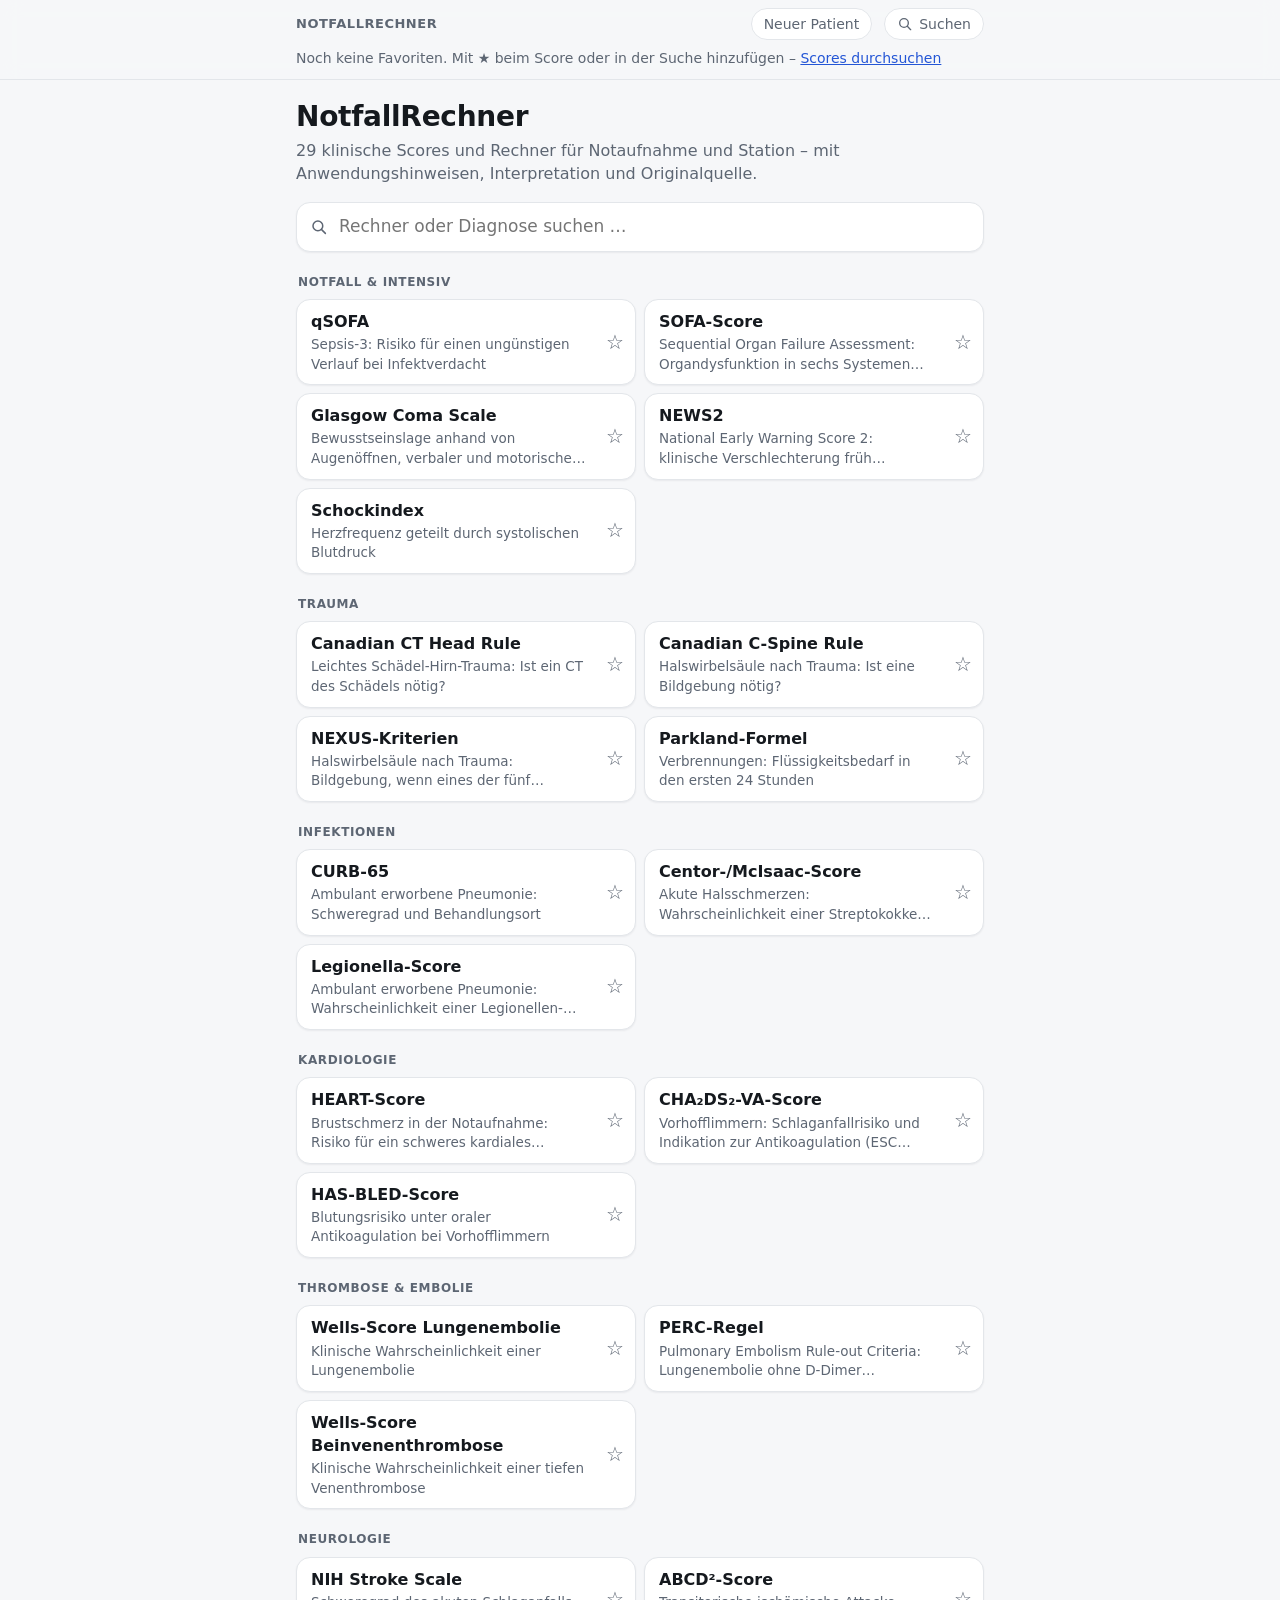
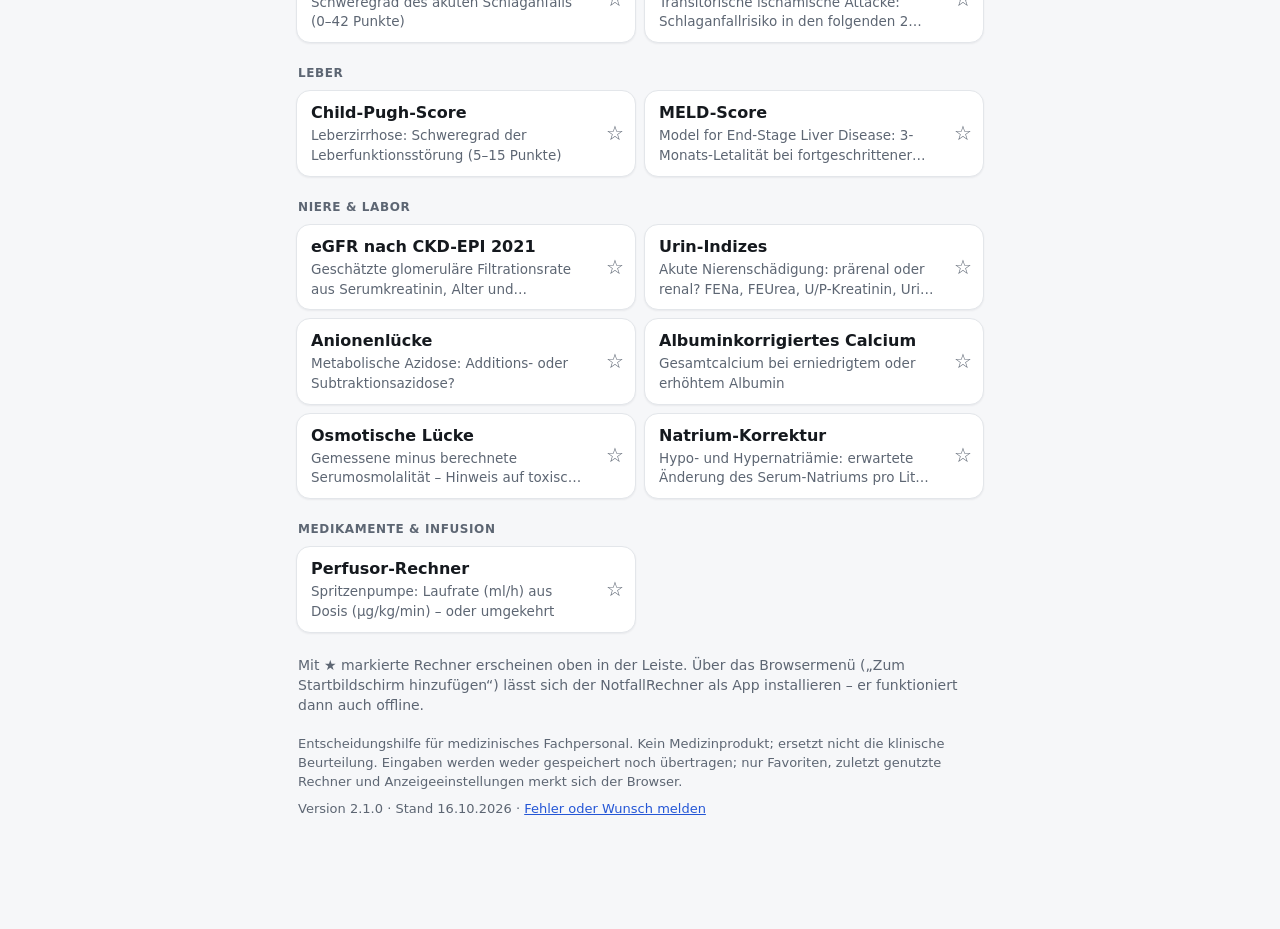
==== commit 8999ca3a: "Add a start page instead of opening qSOFA Without a calculator in the URL the app now opens a start " ====
--- a/index.html
+++ b/index.html
@@ -16,7 +16,7 @@
 <body>
   <header class="top">
     <div class="brand-row">
-      <div class="brand">NotfallRechner</div>
+      <a class="brand" href="#" title="Zur Startseite">NotfallRechner</a>
       <button id="new-patient" type="button" class="new-patient" title="Alle Eingaben in allen Rechnern löschen">Neuer Patient</button>
       <button id="search-open" type="button" class="search-open" aria-keyshortcuts="/" title="Suchen ( / )">
         <svg viewBox="0 0 24 24" width="16" height="16" aria-hidden="true"><circle cx="10.5" cy="10.5" r="6.5" fill="none" stroke="currentColor" stroke-width="2"/><path d="m15.5 15.5 5 5" stroke="currentColor" stroke-width="2" stroke-linecap="round"/></svg>
@@ -27,6 +27,21 @@
   </header>
 
   <main>
+    <section id="home" class="home" hidden>
+      <h1 class="home-title">NotfallRechner</h1>
+      <p id="home-intro" class="home-intro"></p>
+      <div class="home-search">
+        <svg viewBox="0 0 24 24" width="18" height="18" aria-hidden="true"><circle cx="10.5" cy="10.5" r="6.5" fill="none" stroke="currentColor" stroke-width="2"/><path d="m15.5 15.5 5 5" stroke="currentColor" stroke-width="2" stroke-linecap="round"/></svg>
+        <input id="home-search" type="search" placeholder="Rechner oder Diagnose suchen …" aria-label="Rechner suchen" autocomplete="off" enterkeyhint="go">
+      </div>
+      <div id="home-list" class="home-list"></div>
+      <p class="home-tip">
+        Mit ★ markierte Rechner erscheinen oben in der Leiste. Über das Browsermenü
+        („Zum Startbildschirm hinzufügen“) lässt sich der NotfallRechner als App installieren – er funktioniert dann auch offline.
+      </p>
+    </section>
+
+    <div id="calc">
     <div class="head">
       <div>
         <h1 id="title"></h1>
@@ -45,10 +60,11 @@
     <div id="form" class="form"></div>
 
     <section id="detail" class="detail" aria-live="polite"></section>
+    </div>
 
     <p class="disclaimer">
       Entscheidungshilfe für medizinisches Fachpersonal. Kein Medizinprodukt; ersetzt nicht die klinische Beurteilung.
-      Eingaben werden weder gespeichert noch übertragen; nur Favoriten und Anzeigeeinstellungen merkt sich der Browser.
+      Eingaben werden weder gespeichert noch übertragen; nur Favoriten, zuletzt genutzte Rechner und Anzeigeeinstellungen merkt sich der Browser.
     </p>
     <p class="footer"><span id="version"></span> · <a id="feedback" target="_blank" rel="noopener">Fehler oder Wunsch melden</a></p>
   </main>
--- a/css/style.css
+++ b/css/style.css
@@ -45,6 +45,9 @@
 
 * { box-sizing: border-box; }
 
+/* Elements with their own display value must still honour the attribute. */
+[hidden] { display: none !important; }
+
 html { -webkit-text-size-adjust: 100%; }
 
 body {
@@ -79,6 +82,8 @@
 }
 .brand {
   flex: 1;
+  color: var(--muted);
+  text-decoration: none;
   min-width: 0;
   overflow: hidden;
   text-overflow: ellipsis;
@@ -226,6 +231,74 @@
 .form-heading:first-child { margin-top: 0; }
 
 .hint { display: block; font-size: 13.5px; color: var(--muted); margin-top: 2px; }
+
+/* Start page */
+.home-title { font-size: 28px; }
+.home-intro { margin: 6px 0 16px; color: var(--muted); }
+.home-search {
+  position: relative;
+  display: flex;
+  align-items: center;
+}
+.home-search svg { position: absolute; left: 14px; color: var(--muted); pointer-events: none; }
+#home-search {
+  width: 100%;
+  min-height: 50px;
+  padding: 10px 14px 10px 42px;
+  font: inherit;
+  font-size: 17px;
+  color: var(--text);
+  background: var(--surface);
+  border: 1px solid var(--line);
+  border-radius: var(--radius);
+  box-shadow: var(--shadow);
+}
+#home-search:focus { outline: 2px solid var(--accent); outline-offset: 1px; border-color: var(--accent); }
+.home-group h2 {
+  margin: 22px 2px 8px;
+  font-size: 12px;
+  font-weight: 600;
+  letter-spacing: 0.05em;
+  text-transform: uppercase;
+  color: var(--muted);
+}
+.home-recent { display: flex; flex-wrap: wrap; gap: 6px; }
+.home-grid { display: grid; grid-template-columns: 1fr; gap: 8px; }
+@media (min-width: 600px) {
+  .home-grid { grid-template-columns: 1fr 1fr; }
+}
+.home-card {
+  display: flex;
+  align-items: center;
+  gap: 4px;
+  background: var(--surface);
+  border: 1px solid var(--line);
+  border-radius: var(--radius);
+  box-shadow: var(--shadow);
+  transition: border-color 0.12s;
+}
+.home-card:hover { border-color: color-mix(in srgb, var(--accent) 50%, var(--line)); }
+.home-link {
+  flex: 1;
+  min-width: 0;
+  padding: 10px 4px 10px 14px;
+  color: var(--text);
+  text-decoration: none;
+  border-radius: var(--radius);
+}
+.home-name { display: block; font-weight: 600; }
+.home-sub {
+  display: -webkit-box;
+  -webkit-line-clamp: 2;
+  -webkit-box-orient: vertical;
+  overflow: hidden;
+  margin-top: 2px;
+  font-size: 13.5px;
+  color: var(--muted);
+  hyphens: auto;
+}
+.home-tip { margin: 22px 2px 0; font-size: 14px; color: var(--muted); }
+.home-link:focus-visible, .brand:focus-visible { outline: 2px solid var(--accent); outline-offset: 2px; }
 
 /* Yes/no rows */
 .row {
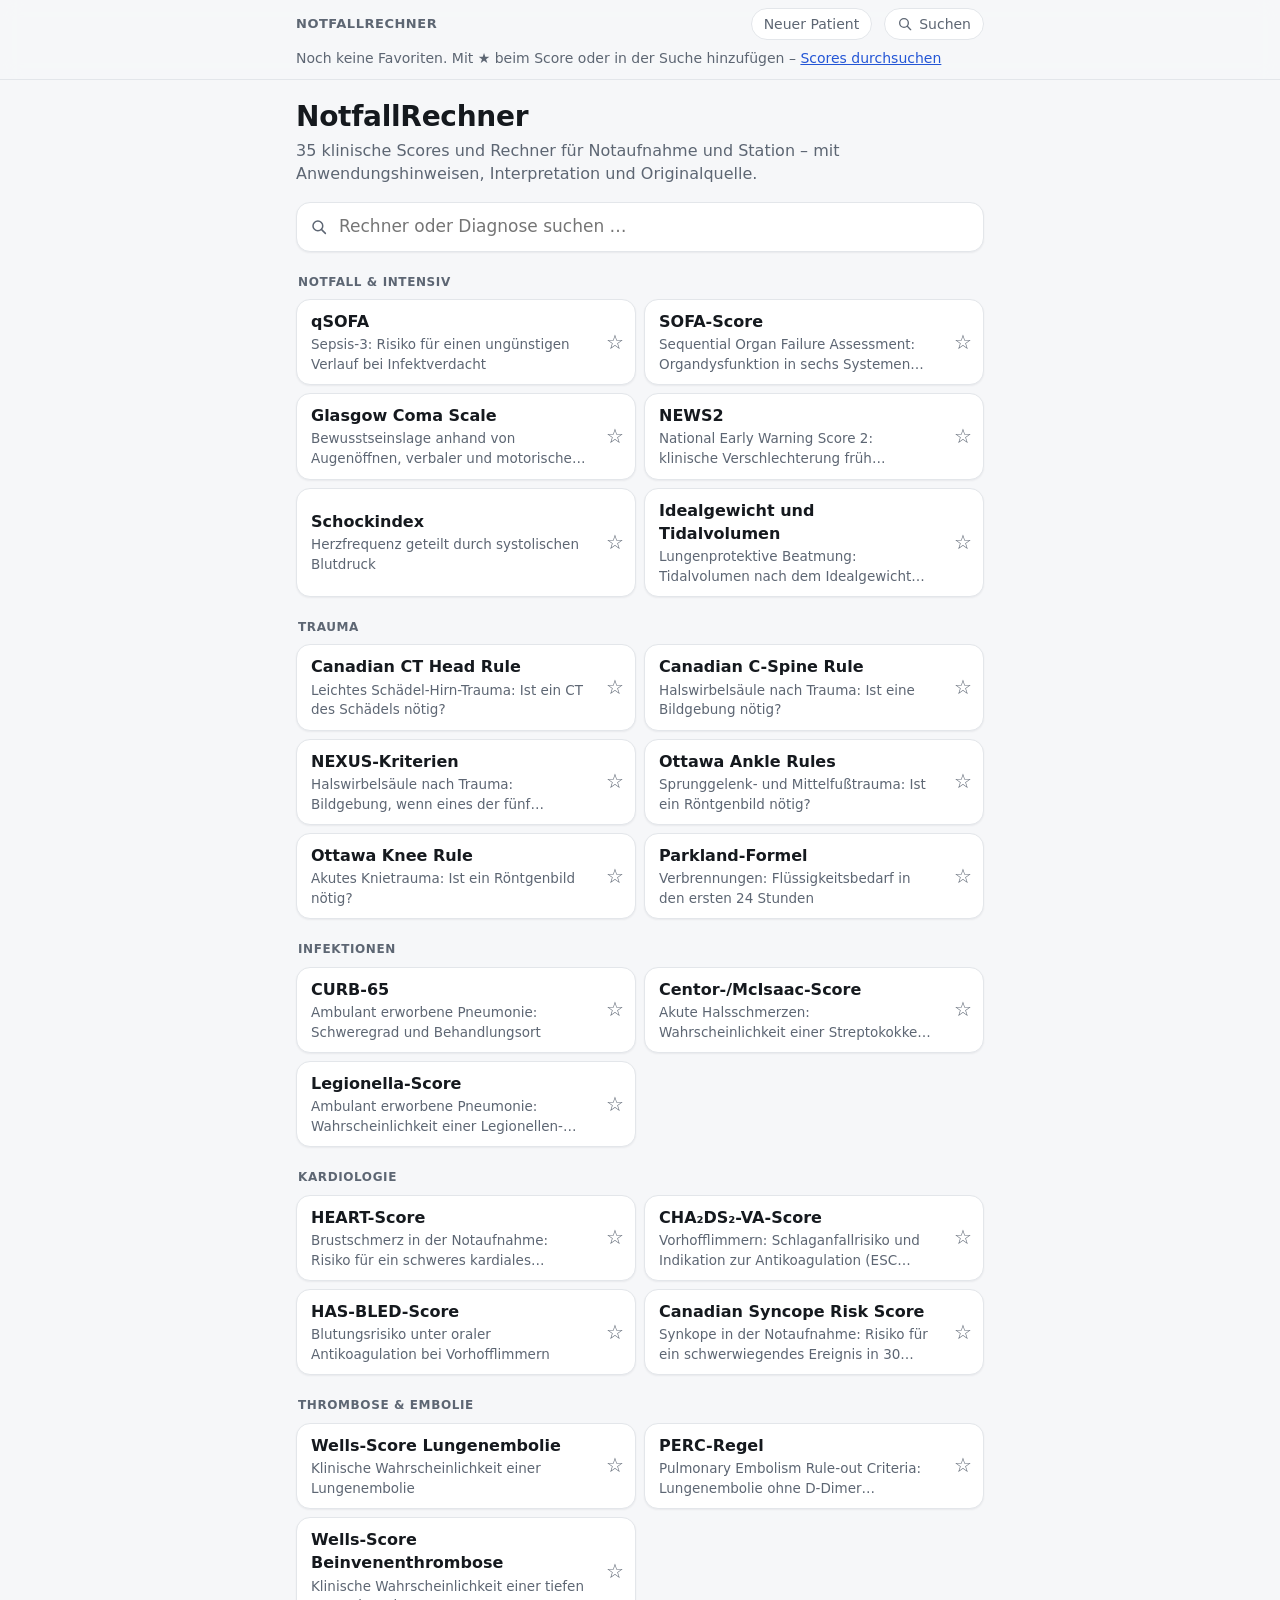
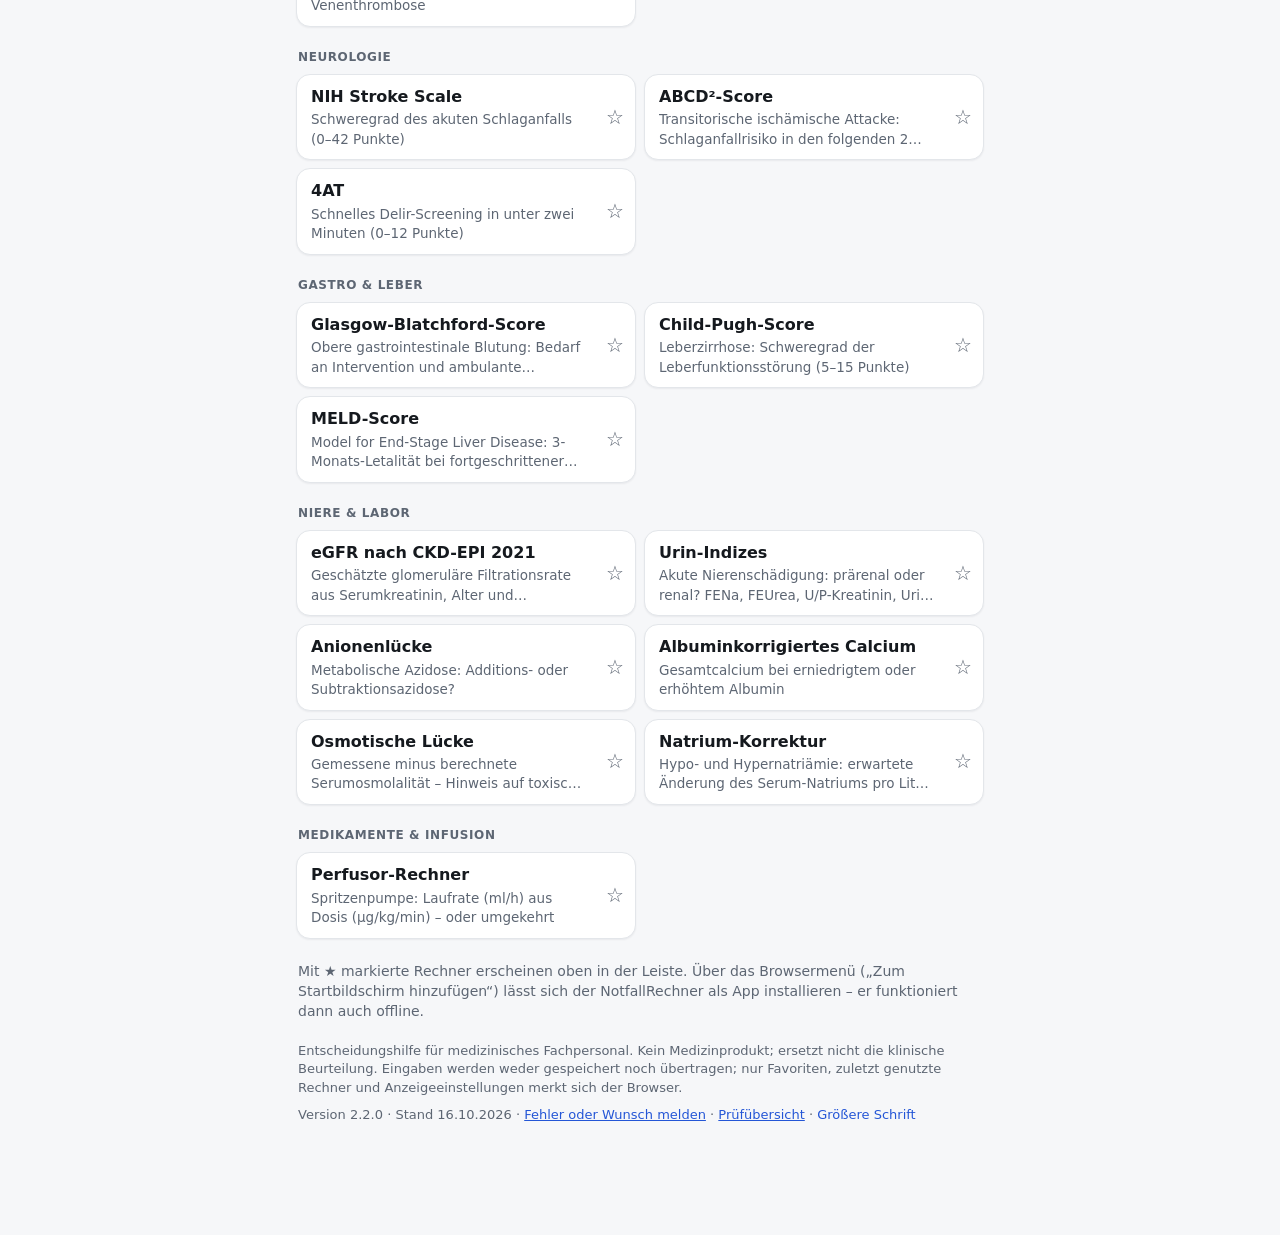
==== commit e2f1b556: "NotfallRechner 2.2: review page, syringe list, 6 new calculators, UI test - Review page (pruefung.ht" ====
--- a/index.html
+++ b/index.html
@@ -66,7 +66,11 @@
       Entscheidungshilfe für medizinisches Fachpersonal. Kein Medizinprodukt; ersetzt nicht die klinische Beurteilung.
       Eingaben werden weder gespeichert noch übertragen; nur Favoriten, zuletzt genutzte Rechner und Anzeigeeinstellungen merkt sich der Browser.
     </p>
-    <p class="footer"><span id="version"></span> · <a id="feedback" target="_blank" rel="noopener">Fehler oder Wunsch melden</a></p>
+    <p class="footer">
+      <span id="version"></span> · <a id="feedback" target="_blank" rel="noopener">Fehler oder Wunsch melden</a> ·
+      <a href="pruefung.html">Prüfübersicht</a> ·
+      <button id="text-size" type="button" class="link-button" aria-pressed="false">Größere Schrift</button>
+    </p>
   </main>
 
   <div id="bar" class="bar" role="status"></div>
@@ -83,6 +87,7 @@
   </dialog>
 
   <script src="js/version.js"></script>
+  <script src="js/config.js"></script>
   <script src="js/scores.js"></script>
   <script src="js/app.js"></script>
 </body>
--- a/css/style.css
+++ b/css/style.css
@@ -232,6 +232,93 @@
 
 .hint { display: block; font-size: 13.5px; color: var(--muted); margin-top: 2px; }
 
+/* Larger text: scales the whole layout, including the fixed result bar. */
+html.large-text body { zoom: 1.18; }
+
+.link-button {
+  padding: 0;
+  border: none;
+  background: none;
+  color: var(--accent);
+  font: inherit;
+  cursor: pointer;
+}
+.link-button:hover { text-decoration: underline; }
+
+/* Review page */
+.review-page main { padding-bottom: 40px; }
+.review-panel {
+  margin: 16px 0 8px;
+  padding: 14px;
+  background: var(--surface);
+  border: 1px solid var(--line);
+  border-radius: var(--radius);
+}
+.review-field { display: flex; flex-direction: column; gap: 4px; font-weight: 600; }
+.review-field input, .review-check textarea {
+  font: inherit;
+  font-weight: 400;
+  color: var(--text);
+  background: var(--bg);
+  border: 1px solid var(--line);
+  border-radius: 10px;
+  padding: 8px 12px;
+}
+.review-progress { margin: 12px 0 0; font-weight: 600; }
+.review-actions { display: flex; flex-wrap: wrap; align-items: center; gap: 12px; margin: 4px 0 8px; }
+.review-filter { font-size: 14px; color: var(--muted); }
+.review-group {
+  margin: 24px 2px 8px;
+  font-size: 12px;
+  font-weight: 600;
+  letter-spacing: 0.05em;
+  text-transform: uppercase;
+  color: var(--muted);
+}
+.review-card {
+  margin-bottom: 8px;
+  background: var(--surface);
+  border: 1px solid var(--line);
+  border-left: 5px solid var(--mid);
+  border-radius: var(--radius);
+}
+.review-card[data-checked="true"] { border-left-color: var(--low); }
+.review-card summary {
+  display: flex;
+  justify-content: space-between;
+  gap: 12px;
+  padding: 12px 14px;
+  cursor: pointer;
+}
+.review-title { font-weight: 600; }
+.review-status { flex: none; font-size: 13.5px; color: var(--muted); }
+.review-body { padding: 0 14px 14px; }
+.review-body h3 { margin: 16px 0 6px; font-size: 15px; }
+.review-body p { margin: 0 0 6px; }
+.review-criteria { margin: 0; padding-left: 18px; }
+.review-criteria li { margin: 4px 0; }
+.review-criteria ul { margin: 2px 0; padding-left: 18px; font-size: 14.5px; }
+.review-crit-heading { list-style: none; margin-left: -18px !important; font-weight: 600; color: var(--muted); }
+.review-examples { display: grid; gap: 8px; }
+.review-example {
+  padding: 10px 12px;
+  border-radius: 10px;
+  background: var(--low-soft);
+}
+.review-example[data-ok="false"] { background: var(--high-soft); }
+.review-example h4 { margin: 0 0 4px; font-size: 14px; }
+.review-inputs {
+  margin: 0 0 6px;
+  font: 13.5px/1.45 ui-monospace, SFMono-Regular, Consolas, monospace;
+  white-space: pre-wrap;
+  overflow-wrap: anywhere;
+}
+.review-result { display: flex; flex-wrap: wrap; gap: 4px 14px; font-size: 14.5px; }
+.review-ok { font-weight: 700; }
+.review-source { display: block; margin: 4px 0; color: var(--accent); font-size: 14px; overflow-wrap: anywhere; }
+.review-check { margin-top: 16px; padding-top: 12px; border-top: 1px solid var(--line); display: grid; gap: 8px; }
+.review-check label { font-weight: 600; }
+
 /* Start page */
 .home-title { font-size: 28px; }
 .home-intro { margin: 6px 0 16px; color: var(--muted); }
@@ -552,8 +639,10 @@
   transform: translateX(-50%);
   width: min(688px, calc(100% - 24px));
   display: flex;
+  /* A label that does not fit next to the number moves to its own line. */
+  flex-wrap: wrap;
   align-items: baseline;
-  gap: 8px;
+  gap: 6px 8px;
   padding: 12px 16px;
   border-radius: 16px;
   background: var(--surface);
@@ -562,7 +651,7 @@
   box-shadow: 0 8px 28px rgba(16, 24, 40, 0.16);
   z-index: 20;
 }
-.bar-name { font-size: 13px; font-weight: 600; color: var(--muted); align-self: center; }
+.bar-name { min-width: 0; font-size: 13px; font-weight: 600; line-height: 1.2; color: var(--muted); align-self: center; hyphens: auto; }
 .bar-total {
   font-size: 30px;
   font-weight: 700;
@@ -580,10 +669,13 @@
   color: var(--c);
   font-size: 14px;
   font-weight: 600;
-  white-space: nowrap;
-  min-width: 0;
-  overflow: hidden;
-  text-overflow: ellipsis;
+  line-height: 1.25;
+  text-align: right;
+  flex: 0 1 auto;
+  min-width: 4.5em;
+  /* Long labels wrap between words (or hyphenate) instead of being cut off. */
+  hyphens: auto;
+  border-radius: 12px;
 }
 .bar-jump {
   align-self: center;
